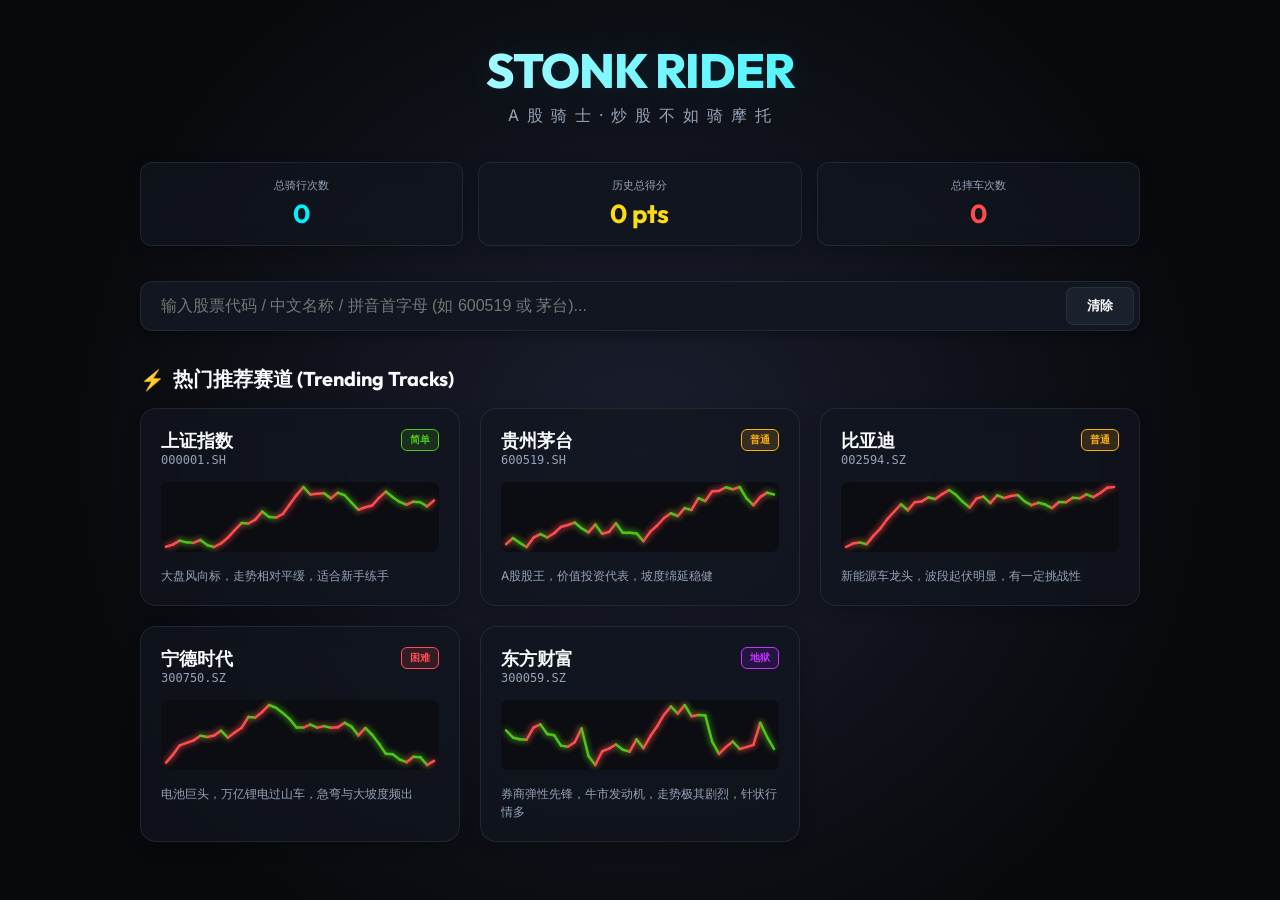
==== index.html @ d02d7d3c "feat: initialize project with physics-based stability testing suite and supporting infrastructure" ====
<!DOCTYPE html>
<html lang="zh-CN">
<head>
    <meta charset="UTF-8">
    <meta name="viewport" content="width=device-width, initial-scale=1.0, maximum-scale=1.0, user-scalable=no">
    <title>A股骑士 - 炒股不如骑摩托 | StonkRider A-Shares</title>
    <link rel="stylesheet" href="style.css">
</head>
<body>
    <div class="app-container">
        
        <!-- 1. 主菜单页面 -->
        <div id="home-screen" class="screen active">
            <div class="home-content">
                <!-- 品牌标志 -->
                <div class="brand-section">
                    <h1 class="brand-title">STONK RIDER</h1>
                    <div class="brand-subtitle">A 股 骑 士 · 炒 股 不 如 骑 摩 托</div>
                </div>

                <!-- 个人成就统计卡片 -->
                <div class="lifetime-stats">
                    <div class="stat-card">
                        <div class="stat-label">总骑行次数</div>
                        <div id="stat-rides" class="stat-val" style="color: var(--neon-cyan)">0</div>
                    </div>
                    <div id="stat-profit-card" class="stat-card">
                        <div class="stat-label">历史总得分</div>
                        <div id="stat-profit" class="stat-val" style="color: var(--neon-gold)">0 pts</div>
                    </div>
                    <div class="stat-card">
                        <div class="stat-label">总摔车次数</div>
                        <div id="stat-crashes" class="stat-val" style="color: var(--neon-red)">0</div>
                    </div>
                </div>

                <!-- 股票代码搜索栏 -->
                <div class="search-container">
                    <div class="search-input-wrapper">
                        <input type="text" id="stock-search-input" class="search-input" placeholder="输入股票代码 / 中文名称 / 拼音首字母 (如 600519 或 茅台)..." autocomplete="off">
                        <button id="search-clear-btn" class="btn search-btn">清除</button>
                    </div>
                    <!-- 搜索建议下拉列表 -->
                    <div id="search-dropdown-menu" class="search-dropdown"></div>
                </div>

                <!-- 热门赛道推荐 -->
                <div class="trending-section">
                    <h2 class="tracks-section-title">
                        <span style="color: var(--neon-cyan)">⚡</span> 热门推荐赛道 (Trending Tracks)
                    </h2>
                    <div id="trending-tracks-grid" class="tracks-grid">
                        <!-- 动态生成的卡片列表 -->
                    </div>
                </div>
                
                <!-- 底部辅助说明及测试链接 -->
                <div style="margin-top: 35px; text-align: center; font-size: 12px; color: var(--text-muted); border-top: 1px dashed rgba(74, 85, 104, 0.2); padding-top: 15px;">
                    <span>键盘操作：W/S 加速刹车，A/D 平衡，Space 跳跃，R 复活</span>
                    <span style="margin: 0 10px;">|</span>
                    <a href="test.html" target="_blank" style="color: var(--neon-cyan); text-decoration: none; font-weight: bold; border: 1px solid rgba(0, 240, 255, 0.3); padding: 3px 8px; border-radius: 4px; background: rgba(0, 240, 255, 0.05); transition: all 0.2s ease; display: inline-block;">🛠️ 运行物理稳定性测试</a>
                </div>
            </div>
        </div>

        <!-- 2. 赛道预览与参数调整页面 -->
        <div id="level-preview-screen" class="screen">
            <div class="preview-container">
                <div class="preview-header">
                    <button id="preview-back-btn" class="btn">← 返回主页</button>
                    <div class="preview-title-group">
                        <h2 id="preview-stock-name" class="preview-title">贵州茅台</h2>
                        <div id="preview-stock-code" class="preview-subtitle">600519.SH</div>
                    </div>
                    <div id="preview-difficulty" class="difficulty-badge medium">Medium</div>
                </div>

                <!-- 配置面板 -->
                <div class="options-panel">
                    <!-- 行情时间段 -->
                    <div class="option-group">
                        <label class="option-label">行情范围 (Period)</label>
                        <div class="btn-group" id="period-btn-group">
                            <button class="btn-toggle" data-period="3M">3 个月</button>
                            <button class="btn-toggle" data-period="6M">6 个月</button>
                            <button class="btn-toggle active" data-period="1Y">1 年</button>
                            <button class="btn-toggle" data-period="ALL">全部 (长赛道)</button>
                        </div>
                    </div>

                    <!-- 平滑度设置 (移动平均线) -->
                    <div class="option-group">
                        <label class="option-label">赛道平滑降噪 (Smooth - 降低难度)</label>
                        <div class="slider-container">
                            <input type="range" id="smooth-range-slider" class="smooth-slider" min="1" max="20" value="1">
                            <span id="smooth-slider-value" class="slider-val">OFF</span>
                        </div>
                    </div>
                </div>

                <!-- 股价波动赛道预览图 -->
                <div class="preview-chart-wrapper">
                    <canvas id="preview-sparkline-canvas" class="preview-chart"></canvas>
                </div>

                <!-- 行情物理指标统计 -->
                <div class="track-metrics">
                    <div class="metric-box">
                        <div class="metric-lbl">总K线点数 (长度)</div>
                        <div id="metric-points" class="metric-val" style="color: var(--neon-cyan)">0</div>
                    </div>
                    <div class="metric-box">
                        <div class="metric-lbl">区间最大波动</div>
                        <div id="metric-volatility" class="metric-val" style="color: var(--neon-red)">0%</div>
                    </div>
                    <div class="metric-box">
                        <div class="metric-lbl">最大爬坡坡度</div>
                        <div id="metric-slope" class="metric-val" style="color: #faad14">0°</div>
                    </div>
                    <div class="metric-box">
                        <div class="metric-lbl">历史涨跌幅</div>
                        <div id="metric-change" class="metric-val">0%</div>
                    </div>
                </div>

                <!-- 行动操作按钮 -->
                <div style="display: flex; gap: 15px; justify-content: center;">
                    <button id="start-ride-btn" class="btn btn-primary" style="padding: 15px 40px; font-size: 18px;">🏍️ 进入挑战 (Ride Chart)</button>
                </div>

                <!-- 当前赛道排行榜 -->
                <div id="leaderboard-section">
                    <div class="leaderboard-title">🏆 全球排行榜 Top 10 (本关配置)</div>
                    <div class="leaderboard-panel">
                        <div id="leaderboard-loading" style="text-align: center; padding: 20px; color: var(--text-muted);">正在加载排行榜数据...</div>
                        <div id="leaderboard-list-container" class="leaderboard-list" style="display: none;"></div>
                    </div>
                </div>
            </div>
        </div>

        <!-- 3. 游戏关卡骑行页面 -->
        <div id="game-screen" class="screen">
            <!-- 顶部 HUD 通栏 -->
            <div class="hud-bar">
                <div class="hud-panel">
                    <div class="hud-item">
                        <div class="hud-label">得分 (Score)</div>
                        <div id="hud-score" class="hud-value glow-gold">000000</div>
                    </div>
                    <div class="hud-item">
                        <div class="hud-label">计时 (Time)</div>
                        <div id="hud-timer" class="hud-value glow-cyan">0:00.0</div>
                    </div>
                    <div class="hud-item">
                        <div class="hud-label">当前股价 (Price)</div>
                        <div id="hud-price" class="hud-value" style="font-family: monospace;">¥0.00</div>
                    </div>
                </div>

                <!-- 中间面板：展示当前股票名称与代码 -->
                <div class="hud-panel" style="pointer-events: none; border-color: rgba(0, 240, 255, 0.25); box-shadow: 0 0 10px rgba(0, 240, 255, 0.1);">
                    <div class="hud-item" style="text-align: center; justify-content: center;">
                        <div id="hud-stock-name" class="hud-value" style="color: var(--neon-cyan); font-weight: 800; font-size: 17px; text-shadow: 0 0 6px var(--neon-cyan-glow);">--</div>
                        <div id="hud-stock-code" class="hud-label" style="letter-spacing: 1.5px; font-size: 10px; font-weight: 700; margin-top: 1px;">--</div>
                    </div>
                </div>

                <div class="hud-panel" style="pointer-events: auto;">
                    <button id="game-pause-btn" class="btn" style="padding: 6px 12px; font-size: 12px;">⏸ 退出 (ESC)</button>
                    <button id="game-reset-btn" class="btn btn-danger" style="padding: 6px 12px; font-size: 12px;">🔄 重置 (R)</button>
                    <button id="game-mute-btn" class="btn" style="padding: 6px 12px; font-size: 12px;">🔊 声音</button>
                </div>
            </div>

            <!-- 主物理渲染 Canvas -->
            <canvas id="game-canvas"></canvas>

            <!-- 键盘按键引导提示 (桌面端可见) -->
            <div class="controls-guide-hud">
                <div class="controls-row">
                    <span>驾驶:</span>
                    <span class="key-badge">W</span> 或 <span class="key-badge">↑</span> 油门 /
                    <span class="key-badge">S</span> 或 <span class="key-badge">↓</span> 刹车
                </div>
                <div class="controls-row">
                    <span>平衡:</span>
                    <span class="key-badge">A</span> 或 <span class="key-badge">←</span> 抬头后翻 /
                    <span class="key-badge">D</span> 或 <span class="key-badge">→</span> 压头前翻
                </div>
                <div class="controls-row">
                    <span>跳跃:</span>
                    <span class="key-badge">Space</span> 跃起 | 
                    <span>重置:</span>
                    <span class="key-badge">R</span> 存档点复活
                </div>
            </div>

            <!-- 手机端触控方向盘 (Coarse pointer 触屏下显示) -->
            <div class="mobile-controls">
                <!-- 左手：车身重心平衡 (抬头、压头、跳跃) -->
                <div class="mobile-btn-group">
                    <button id="touch-tilt-left" class="btn-touch">← 抬</button>
                    <button id="touch-jump" class="btn-touch touch-jump">跳</button>
                    <button id="touch-tilt-right" class="btn-touch">压 →</button>
                </div>

                <!-- 右手：加速、刹车、复活 -->
                <div class="mobile-btn-group">
                    <button id="touch-reset" class="btn-touch touch-danger">🔄</button>
                    <button id="touch-brake" class="btn-touch">刹</button>
                    <button id="touch-gas" class="btn-touch touch-success">油门</button>
                </div>
            </div>
        </div>

        <!-- 4. 坠机弹窗 (Crash Overlay) -->
        <div id="crash-overlay" class="modal-overlay">
            <div class="modal-content">
                <h3 class="modal-title crash">💥 骑士坠毁 (CRASHED)</h3>
                <p class="modal-desc">这波行情波动太大，你被主力洗盘出局了！别气馁，从最近的股价支持位（存档点）重新起跑吧！</p>
                <div class="stats-table">
                    <div class="stats-table-row">
                        <span class="stats-tbl-lbl">已摔车次数</span>
                        <span id="crash-count-val" class="stats-tbl-val" style="color: var(--neon-red)">1</span>
                    </div>
                    <div class="stats-table-row">
                        <span class="stats-tbl-lbl">得分损失</span>
                        <span class="stats-tbl-val" style="color: var(--text-muted)">-100 pts</span>
                    </div>
                </div>
                <div class="modal-actions">
                    <button id="crash-respawn-btn" class="btn btn-primary" style="flex: 1;">🔄 存档点复活 (R)</button>
                    <button id="crash-exit-btn" class="btn" style="flex: 1;">🚪 退出关卡</button>
                </div>
            </div>
        </div>

        <!-- 5. 胜利通关弹窗 (Victory Overlay) -->
        <div id="victory-overlay" class="modal-overlay">
            <div class="modal-content" style="max-width: 500px;">
                <h3 class="modal-title victory">🎉 顺利收盘 (VICTORY)</h3>
                <p class="modal-desc">恭喜！你成功飞越了该股票的整段历史K线，斩获丰厚利润！</p>
                
                <div class="stats-table">
                    <div class="stats-table-row">
                        <span class="stats-tbl-lbl">挑战用时</span>
                        <span id="vic-time-val" class="stats-tbl-val" style="color: var(--neon-cyan)">0:00.0</span>
                    </div>
                    <div class="stats-table-row">
                        <span class="stats-tbl-lbl">最终总积分</span>
                        <span id="vic-score-val" class="stats-tbl-val" style="color: var(--neon-gold)">0 pts</span>
                    </div>
                    <div class="stats-table-row">
                        <span class="stats-tbl-lbl">是否平滑</span>
                        <span id="vic-smoothed-val" class="stats-tbl-val">无平滑</span>
                    </div>
                </div>

                <!-- 排行榜成绩提交 -->
                <div id="victory-submit-section" class="leaderboard-submit-box">
                    <label style="font-size: 12px; color: var(--text-secondary); text-align: left;">提交成绩到全球排行榜：</label>
                    <div style="display: flex; gap: 8px;">
                        <input type="text" id="leaderboard-nick-input" class="nick-input" placeholder="输入你的大名 (2-10字)" style="flex: 1;" maxlength="10">
                        <button id="leaderboard-submit-btn" class="btn btn-primary">⚡ 提交</button>
                    </div>
                    <div id="submit-status-msg" style="font-size: 11px; color: var(--text-muted); text-align: left;"></div>
                </div>

                <div class="modal-actions">
                    <button id="vic-replay-btn" class="btn btn-primary" style="flex: 1;">🔄 再骑一波</button>
                    <button id="vic-exit-btn" class="btn" style="flex: 1;">🚪 返回主页</button>
                </div>
            </div>
        </div>

    </div>

    <!-- 横屏旋转提示 (仅手机竖屏时显示) -->
    <div id="orientation-warning">
        <div class="warning-box">
            <div class="rotate-icon">📱🔄</div>
            <div class="warning-text">为了获得最佳骑行手感，请将手机横向旋转 (Landscape)</div>
        </div>
    </div>

    <!-- 启动主逻辑程序 -->
    <script type="module" src="js/main.js"></script>
</body>
</html>
---- style.css ----
/* StonkRider A股版 - 霓虹暗黑证券风格 CSS */
@import url('https://fonts.googleapis.com/css2?family=Outfit:wght@300;400;600;700;800&family=Inter:wght@400;500;600;700&display=swap');

:root {
    --bg-darkest: #08090c;
    --bg-darker: #0d0f14;
    --bg-dark: #121620;
    --bg-card: rgba(18, 22, 32, 0.7);
    --border-color: rgba(74, 85, 104, 0.3);
    
    /* 霓虹配色 */
    --neon-cyan: #00f0ff;
    --neon-cyan-glow: rgba(0, 240, 255, 0.4);
    --neon-red: #ff4d4f; /* A股涨 (红色) */
    --neon-red-glow: rgba(255, 77, 79, 0.4);
    --neon-green: #52c41a; /* A股跌 (绿色) */
    --neon-green-glow: rgba(82, 196, 26, 0.4);
    --neon-gold: #fadb14; /* 金币/得分 */
    --neon-gold-glow: rgba(250, 219, 20, 0.4);
    
    --text-primary: #f8fafc;
    --text-secondary: #94a3b8;
    --text-muted: #64748b;
    
    --font-display: 'Outfit', 'Inter', -apple-system, sans-serif;
    --font-sans: 'Inter', -apple-system, sans-serif;
}

* {
    box-sizing: border-box;
    margin: 0;
    padding: 0;
    user-select: none;
}

body {
    background-color: var(--bg-darkest);
    color: var(--text-primary);
    font-family: var(--font-sans);
    overflow: hidden; /* 游戏全屏体验 */
    height: 100vh;
    width: 100vw;
}

/* 隐藏滚动条 */
::-webkit-scrollbar {
    width: 6px;
    height: 6px;
}
::-webkit-scrollbar-track {
    background: var(--bg-darkest);
}
::-webkit-scrollbar-thumb {
    background: #2d3748;
    border-radius: 3px;
}
::-webkit-scrollbar-thumb:hover {
    background: #4a5568;
}

/* 全局应用容器 */
.app-container {
    position: relative;
    width: 100vw;
    height: 100vh;
    display: flex;
    justify-content: center;
    align-items: center;
}

/* 屏幕模块通用样式 */
.screen {
    position: absolute;
    top: 0;
    left: 0;
    width: 100%;
    height: 100%;
    display: flex;
    flex-direction: column;
    opacity: 0;
    pointer-events: none;
    transition: opacity 0.4s ease, transform 0.4s ease;
    transform: scale(0.98);
    background-color: var(--bg-darkest);
    background-image: radial-gradient(circle at 50% 50%, #1a1e2e 0%, var(--bg-darkest) 75%);
}

.screen.active {
    opacity: 1;
    pointer-events: auto;
    transform: scale(1.0);
    z-index: 10;
}

/* HUD 顶部通栏 */
.hud-bar {
    position: absolute;
    top: 20px;
    left: 20px;
    right: 20px;
    display: flex;
    justify-content: space-between;
    align-items: center;
    z-index: 20;
    pointer-events: none;
}

.hud-panel {
    background: var(--bg-card);
    backdrop-filter: blur(12px);
    -webkit-backdrop-filter: blur(12px);
    border: 1px border-color var(--border-color);
    padding: 10px 18px;
    border-radius: 10px;
    display: flex;
    gap: 20px;
    pointer-events: auto;
    box-shadow: 0 4px 20px rgba(0, 0, 0, 0.5);
}

.hud-item {
    display: flex;
    flex-direction: column;
}

.hud-label {
    font-size: 10px;
    text-transform: uppercase;
    color: var(--text-secondary);
    letter-spacing: 1px;
}

.hud-value {
    font-family: var(--font-display);
    font-size: 18px;
    font-weight: 700;
    color: var(--text-primary);
}

.hud-value.glow-gold {
    color: var(--neon-gold);
    text-shadow: 0 0 8px var(--neon-gold-glow);
}
.hud-value.glow-cyan {
    color: var(--neon-cyan);
    text-shadow: 0 0 8px var(--neon-cyan-glow);
}

/* 按钮通用样式 */
.btn {
    background: #1a202c;
    color: var(--text-primary);
    border: 1px solid var(--border-color);
    padding: 10px 20px;
    border-radius: 8px;
    font-family: var(--font-display);
    font-weight: 600;
    cursor: pointer;
    transition: all 0.2s ease;
    display: inline-flex;
    align-items: center;
    justify-content: center;
    gap: 8px;
}

.btn:hover {
    background: #2d3748;
    border-color: var(--text-secondary);
    transform: translateY(-1px);
}

.btn-primary {
    background: linear-gradient(135deg, var(--neon-cyan), #00a8ff);
    color: #000;
    border: none;
    box-shadow: 0 0 15px var(--neon-cyan-glow);
}

.btn-primary:hover {
    background: linear-gradient(135deg, #33f4ff, #33b5ff);
    box-shadow: 0 0 25px rgba(0, 240, 255, 0.7);
    color: #000;
}

.btn-danger {
    background: linear-gradient(135deg, var(--neon-red), #d32f2f);
    color: #fff;
    border: none;
    box-shadow: 0 0 15px var(--neon-red-glow);
}

.btn-danger:hover {
    background: linear-gradient(135deg, #ff7875, #f5222d);
    box-shadow: 0 0 25px rgba(255, 77, 79, 0.7);
}

/* 主页面 HTML 排版 */
#home-screen {
    overflow-y: auto;
    padding: 40px 20px;
    align-items: center;
}

.home-content {
    max-width: 1000px;
    width: 100%;
    display: flex;
    flex-direction: column;
    gap: 35px;
}

.brand-section {
    text-align: center;
}

.brand-title {
    font-family: var(--font-display);
    font-size: 48px;
    font-weight: 800;
    letter-spacing: -1px;
    background: linear-gradient(to right, #ffffff, var(--neon-cyan));
    -webkit-background-clip: text;
    -webkit-text-fill-color: transparent;
    text-shadow: 0 0 30px rgba(0, 240, 255, 0.1);
}

.brand-subtitle {
    font-size: 16px;
    color: var(--text-secondary);
    margin-top: 5px;
    letter-spacing: 2px;
}

/* 个人生涯总数据卡片 */
.lifetime-stats {
    display: grid;
    grid-template-columns: repeat(3, 1fr);
    gap: 15px;
}

.stat-card {
    background: var(--bg-card);
    backdrop-filter: blur(10px);
    -webkit-backdrop-filter: blur(10px);
    border: 1px solid var(--border-color);
    padding: 15px 20px;
    border-radius: 12px;
    text-align: center;
    box-shadow: 0 4px 15px rgba(0, 0, 0, 0.2);
}

.stat-label {
    font-size: 11px;
    color: var(--text-secondary);
    text-transform: uppercase;
    margin-bottom: 4px;
}

.stat-val {
    font-family: var(--font-display);
    font-size: 26px;
    font-weight: 700;
}

/* 搜索容器 */
.search-container {
    position: relative;
    width: 100%;
}

.search-input-wrapper {
    position: relative;
    display: flex;
}

.search-input {
    width: 100%;
    background: var(--bg-dark);
    border: 1px solid var(--border-color);
    padding: 15px 20px;
    padding-right: 120px;
    border-radius: 12px;
    color: var(--text-primary);
    font-size: 16px;
    outline: none;
    transition: all 0.3s ease;
    box-shadow: 0 4px 10px rgba(0, 0, 0, 0.3);
}

.search-input:focus {
    border-color: var(--neon-cyan);
    box-shadow: 0 0 15px var(--neon-cyan-glow);
}

.search-btn {
    position: absolute;
    right: 6px;
    top: 6px;
    bottom: 6px;
    padding: 0 20px;
}

/* 搜索联想列表 */
.search-dropdown {
    position: absolute;
    top: calc(100% + 5px);
    left: 0;
    right: 0;
    background: var(--bg-dark);
    border: 1px solid var(--border-color);
    border-radius: 12px;
    z-index: 50;
    max-height: 250px;
    overflow-y: auto;
    display: none;
    box-shadow: 0 10px 25px rgba(0, 0, 0, 0.6);
}

.search-dropdown.active {
    display: block;
}

.search-item {
    padding: 12px 20px;
    display: flex;
    justify-content: space-between;
    align-items: center;
    cursor: pointer;
    border-bottom: 1px solid rgba(255, 255, 255, 0.05);
    transition: background 0.2s ease;
}

.search-item:last-child {
    border-bottom: none;
}

.search-item:hover {
    background: rgba(0, 240, 255, 0.1);
}

.search-item-info {
    display: flex;
    align-items: center;
    gap: 10px;
}

.search-item-code {
    font-family: monospace;
    color: var(--neon-cyan);
}

.search-item-market {
    font-size: 10px;
    background: #2d3748;
    padding: 2px 6px;
    border-radius: 4px;
}

/* 推荐赛道网格 */
.tracks-section-title {
    font-family: var(--font-display);
    font-size: 20px;
    font-weight: 700;
    display: flex;
    align-items: center;
    gap: 8px;
    margin-bottom: 15px;
}

.tracks-grid {
    display: grid;
    grid-template-columns: repeat(auto-fill, minmax(280px, 1fr));
    gap: 20px;
}

.track-card {
    background: var(--bg-card);
    backdrop-filter: blur(10px);
    -webkit-backdrop-filter: blur(10px);
    border: 1px solid var(--border-color);
    border-radius: 16px;
    padding: 20px;
    cursor: pointer;
    transition: all 0.3s cubic-bezier(0.25, 0.8, 0.25, 1);
    display: flex;
    flex-direction: column;
    gap: 15px;
    box-shadow: 0 4px 15px rgba(0, 0, 0, 0.2);
}

.track-card:hover {
    transform: translateY(-5px);
    border-color: var(--neon-cyan);
    box-shadow: 0 10px 30px rgba(0, 240, 255, 0.15);
}

.track-card-header {
    display: flex;
    justify-content: space-between;
    align-items: flex-start;
}

.track-name-wrapper {
    display: flex;
    flex-direction: column;
}

.track-name {
    font-family: var(--font-display);
    font-size: 18px;
    font-weight: 700;
}

.track-code {
    font-family: monospace;
    font-size: 12px;
    color: var(--text-secondary);
}

/* 难度标牌 */
.difficulty-badge {
    font-size: 10px;
    font-weight: 800;
    padding: 3px 8px;
    border-radius: 6px;
    text-transform: uppercase;
}

.difficulty-badge.easy {
    background: rgba(82, 196, 26, 0.15);
    color: var(--neon-green);
    border: 1px solid var(--neon-green);
}
.difficulty-badge.medium {
    background: rgba(250, 173, 20, 0.15);
    color: #faad14;
    border: 1px solid #faad14;
}
.difficulty-badge.hard {
    background: rgba(255, 77, 79, 0.15);
    color: var(--neon-red);
    border: 1px solid var(--neon-red);
}
.difficulty-badge.insane {
    background: rgba(144, 19, 254, 0.15);
    color: #c733ff;
    border: 1px solid #c733ff;
}

.track-sparkline-wrapper {
    height: 70px;
    background: rgba(0, 0, 0, 0.25);
    border-radius: 8px;
    overflow: hidden;
    position: relative;
}

.track-sparkline {
    width: 100%;
    height: 100%;
}

.track-desc {
    font-size: 12px;
    color: var(--text-secondary);
    line-height: 1.5;
}

/* 预览与关卡配置界面 */
#level-preview-screen {
    padding: 30px;
    align-items: center;
    overflow-y: auto;
}

.preview-container {
    max-width: 800px;
    width: 100%;
    background: var(--bg-card);
    backdrop-filter: blur(16px);
    -webkit-backdrop-filter: blur(16px);
    border: 1px solid var(--border-color);
    border-radius: 20px;
    padding: 30px;
    display: flex;
    flex-direction: column;
    gap: 25px;
    box-shadow: 0 15px 40px rgba(0, 0, 0, 0.5);
}

.preview-header {
    display: flex;
    align-items: center;
    gap: 15px;
}

.preview-title-group {
    flex: 1;
}

.preview-title {
    font-family: var(--font-display);
    font-size: 28px;
    font-weight: 800;
}

.preview-subtitle {
    font-size: 14px;
    color: var(--text-secondary);
}

/* 选项面板：周期与平滑度 */
.options-panel {
    display: grid;
    grid-template-columns: 1fr 1fr;
    gap: 20px;
}

.option-group {
    display: flex;
    flex-direction: column;
    gap: 8px;
}

.option-label {
    font-size: 12px;
    color: var(--text-secondary);
    text-transform: uppercase;
    font-weight: 600;
}

.btn-group {
    display: flex;
    gap: 8px;
}

.btn-toggle {
    background: #1e293b;
    border: 1px solid var(--border-color);
    padding: 8px 16px;
    border-radius: 6px;
    color: var(--text-secondary);
    cursor: pointer;
    font-weight: 600;
    transition: all 0.2s ease;
}

.btn-toggle:hover {
    color: #fff;
    background: #334155;
}

.btn-toggle.active {
    background: var(--neon-cyan);
    color: #000;
    border-color: var(--neon-cyan);
    box-shadow: 0 0 10px var(--neon-cyan-glow);
}

/* 平滑度滑块 */
.slider-container {
    display: flex;
    align-items: center;
    gap: 12px;
}

.smooth-slider {
    flex: 1;
    -webkit-appearance: none;
    appearance: none;
    height: 6px;
    border-radius: 3px;
    background: #1e293b;
    outline: none;
}

.smooth-slider::-webkit-slider-thumb {
    -webkit-appearance: none;
    appearance: none;
    width: 16px;
    height: 16px;
    border-radius: 50%;
    background: var(--neon-cyan);
    cursor: pointer;
    box-shadow: 0 0 10px var(--neon-cyan);
}

.slider-val {
    font-family: monospace;
    font-size: 14px;
    min-width: 30px;
    color: var(--neon-cyan);
    font-weight: bold;
}

/* 预览图 Canvas */
.preview-chart-wrapper {
    height: 200px;
    background: rgba(0, 0, 0, 0.3);
    border-radius: 12px;
    border: 1px solid rgba(255, 255, 255, 0.05);
    position: relative;
    overflow: hidden;
}

.preview-chart {
    width: 100%;
    height: 100%;
}

/* 赛道技术参数详情 */
.track-metrics {
    display: grid;
    grid-template-columns: repeat(4, 1fr);
    gap: 10px;
}

.metric-box {
    background: rgba(0, 0, 0, 0.2);
    border: 1px solid rgba(255, 255, 255, 0.05);
    padding: 10px 15px;
    border-radius: 8px;
    text-align: center;
}

.metric-lbl {
    font-size: 10px;
    color: var(--text-secondary);
}

.metric-val {
    font-family: var(--font-display);
    font-size: 16px;
    font-weight: 700;
}

/* 游戏操作界面与 Canvas */
#game-screen {
    position: relative;
}

#game-canvas {
    width: 100%;
    height: 100%;
    display: block;
}

/* HUD 上的浮动控制提示卡片 */
.controls-guide-hud {
    position: absolute;
    bottom: 20px;
    left: 20px;
    background: rgba(18, 22, 32, 0.65);
    backdrop-filter: blur(8px);
    -webkit-backdrop-filter: blur(8px);
    border: 1px solid var(--border-color);
    padding: 10px 15px;
    border-radius: 8px;
    font-size: 10px;
    color: var(--text-secondary);
    display: flex;
    flex-direction: column;
    gap: 4px;
    pointer-events: none;
    box-shadow: 0 4px 10px rgba(0, 0, 0, 0.3);
}

.controls-row {
    display: flex;
    gap: 8px;
}

.key-badge {
    background: #1e293b;
    border: 1px solid #4a5568;
    border-radius: 4px;
    padding: 1px 5px;
    color: #fff;
    font-family: monospace;
}

/* 结算与弹窗 Overlay */
.modal-overlay {
    position: absolute;
    top: 0;
    left: 0;
    width: 100%;
    height: 100%;
    background: rgba(5, 5, 8, 0.85);
    backdrop-filter: blur(8px);
    -webkit-backdrop-filter: blur(8px);
    z-index: 100;
    display: flex;
    justify-content: center;
    align-items: center;
    opacity: 0;
    pointer-events: none;
    transition: opacity 0.3s ease;
}

.modal-overlay.active {
    opacity: 1;
    pointer-events: auto;
}

.modal-content {
    background: var(--bg-dark);
    border: 1px solid var(--border-color);
    border-radius: 20px;
    padding: 35px;
    max-width: 450px;
    width: 90%;
    text-align: center;
    box-shadow: 0 20px 50px rgba(0, 0, 0, 0.7);
    display: flex;
    flex-direction: column;
    gap: 20px;
    transform: translateY(15px);
    transition: transform 0.3s ease;
}

.modal-overlay.active .modal-content {
    transform: translateY(0);
}

.modal-title {
    font-family: var(--font-display);
    font-size: 32px;
    font-weight: 800;
}

.modal-title.crash {
    color: var(--neon-red);
    text-shadow: 0 0 15px var(--neon-red-glow);
}

.modal-title.victory {
    color: var(--neon-gold);
    text-shadow: 0 0 15px var(--neon-gold-glow);
}

.modal-desc {
    color: var(--text-secondary);
    font-size: 14px;
    line-height: 1.5;
}

/* 胜利输入排行榜名字 */
.leaderboard-submit-box {
    display: flex;
    flex-direction: column;
    gap: 10px;
    margin: 10px 0;
}

.nick-input {
    background: #0d0f14;
    border: 1px solid var(--border-color);
    padding: 12px;
    border-radius: 8px;
    color: #fff;
    text-align: center;
    font-size: 16px;
    outline: none;
}

.nick-input:focus {
    border-color: var(--neon-cyan);
    box-shadow: 0 0 10px var(--neon-cyan-glow);
}

/* 积分展示详情表格 */
.stats-table {
    display: flex;
    flex-direction: column;
    background: rgba(0, 0, 0, 0.25);
    border-radius: 10px;
    padding: 10px 15px;
    margin: 5px 0;
}

.stats-table-row {
    display: flex;
    justify-content: space-between;
    padding: 8px 0;
    border-bottom: 1px solid rgba(255, 255, 255, 0.05);
}

.stats-table-row:last-child {
    border-bottom: none;
}

.stats-tbl-lbl {
    font-size: 13px;
    color: var(--text-secondary);
}

.stats-tbl-val {
    font-family: var(--font-display);
    font-size: 14px;
    font-weight: 600;
}

.modal-actions {
    display: flex;
    gap: 12px;
    justify-content: center;
}

/* 排行榜抽屉/面板 */
.leaderboard-panel {
    background: rgba(18, 22, 32, 0.85);
    border-radius: 12px;
    border: 1px solid var(--border-color);
    padding: 15px;
    margin-top: 10px;
    max-height: 220px;
    overflow-y: auto;
}

.leaderboard-title {
    font-size: 12px;
    text-transform: uppercase;
    color: var(--text-secondary);
    margin-bottom: 8px;
    font-weight: 700;
    letter-spacing: 1px;
}

.leaderboard-list {
    display: flex;
    flex-direction: column;
    gap: 6px;
}

.leaderboard-row {
    display: flex;
    justify-content: space-between;
    align-items: center;
    padding: 6px 10px;
    border-radius: 6px;
    background: rgba(255, 255, 255, 0.02);
    font-size: 12px;
}

.leaderboard-row.self {
    background: rgba(0, 240, 255, 0.08);
    border: 1px solid rgba(0, 240, 255, 0.2);
}

.rank-badge {
    width: 20px;
    height: 20px;
    border-radius: 50%;
    display: inline-flex;
    align-items: center;
    justify-content: center;
    font-weight: 700;
    font-size: 10px;
    background: #2d3748;
    color: #fff;
}

.rank-1 { background: #ffd700; color: #000; }
.rank-2 { background: #c0c0c0; color: #000; }
.rank-3 { background: #cd7f32; color: #000; }

.leaderboard-name {
    flex: 1;
    margin-left: 10px;
    text-align: left;
    white-space: nowrap;
    overflow: hidden;
    text-overflow: ellipsis;
}

.leaderboard-score {
    font-family: var(--font-display);
    font-weight: 700;
    color: var(--neon-gold);
}

.leaderboard-time {
    font-family: monospace;
    color: var(--text-secondary);
    margin-left: 10px;
}

/* 手机端虚拟触控手柄：仅在触控屏幕下激活 */
.mobile-controls {
    position: absolute;
    bottom: 25px;
    left: 20px;
    right: 20px;
    display: none; /* 默认隐藏 */
    justify-content: space-between;
    pointer-events: none;
    z-index: 100;
}

/* 手机端触控启用 */
@media (pointer: coarse) {
    .mobile-controls {
        display: flex;
    }
    
    .controls-guide-hud {
        display: none !important; /* 手机端隐藏键盘提示 */
    }
}

/* 即使在桌面设备，也允许通过检测判定展示虚拟摇杆 */
body.is-touch .mobile-controls {
    display: flex;
}
body.is-touch .controls-guide-hud {
    display: none !important;
}

.mobile-btn-group {
    display: flex;
    gap: 15px;
    pointer-events: auto;
}

.btn-touch {
    width: 65px;
    height: 65px;
    border-radius: 50%;
    background: rgba(30, 41, 59, 0.6);
    border: 2px solid rgba(255, 255, 255, 0.2);
    color: #fff;
    display: flex;
    align-items: center;
    justify-content: center;
    font-size: 18px;
    font-weight: 800;
    font-family: var(--font-display);
    box-shadow: 0 4px 10px rgba(0,0,0,0.4);
    touch-action: none;
    transition: background 0.1s, transform 0.1s;
}

.btn-touch:active {
    background: var(--neon-cyan);
    color: #000;
    border-color: var(--neon-cyan);
    transform: scale(0.95);
    box-shadow: 0 0 15px var(--neon-cyan-glow);
}

.btn-touch.touch-danger:active {
    background: var(--neon-red);
    color: #fff;
    border-color: var(--neon-red);
    box-shadow: 0 0 15px var(--neon-red-glow);
}

.btn-touch.touch-success:active {
    background: var(--neon-green);
    color: #fff;
    border-color: var(--neon-green);
    box-shadow: 0 0 15px var(--neon-green-glow);
}

.btn-touch.touch-jump {
    width: 60px;
    height: 60px;
    margin-top: 5px;
}

/* 移动端竖屏旋转提示 */
#orientation-warning {
    position: fixed;
    top: 0;
    left: 0;
    width: 100vw;
    height: 100vh;
    background: #08090c;
    z-index: 9999;
    display: none; /* 默认隐藏 */
    justify-content: center;
    align-items: center;
    color: #fff;
    text-align: center;
}

/* 仅在移动触屏设备且为竖屏 (或窄高屏) 时显示 */
@media screen and (max-aspect-ratio: 13/9) and (pointer: coarse) {
    #orientation-warning {
        display: flex;
    }
}

.warning-box {
    display: flex;
    flex-direction: column;
    align-items: center;
    gap: 18px;
    padding: 20px;
}

.rotate-icon {
    font-size: 56px;
    animation: rotate-phone 2s infinite ease-in-out;
}

.warning-text {
    font-family: var(--font-sans);
    font-size: 15px;
    color: var(--neon-cyan);
    font-weight: 600;
    line-height: 1.5;
    text-shadow: 0 0 10px var(--neon-cyan-glow);
}

@keyframes rotate-phone {
    0% { transform: rotate(0deg); }
    50% { transform: rotate(-90deg); }
    100% { transform: rotate(0deg); }
}
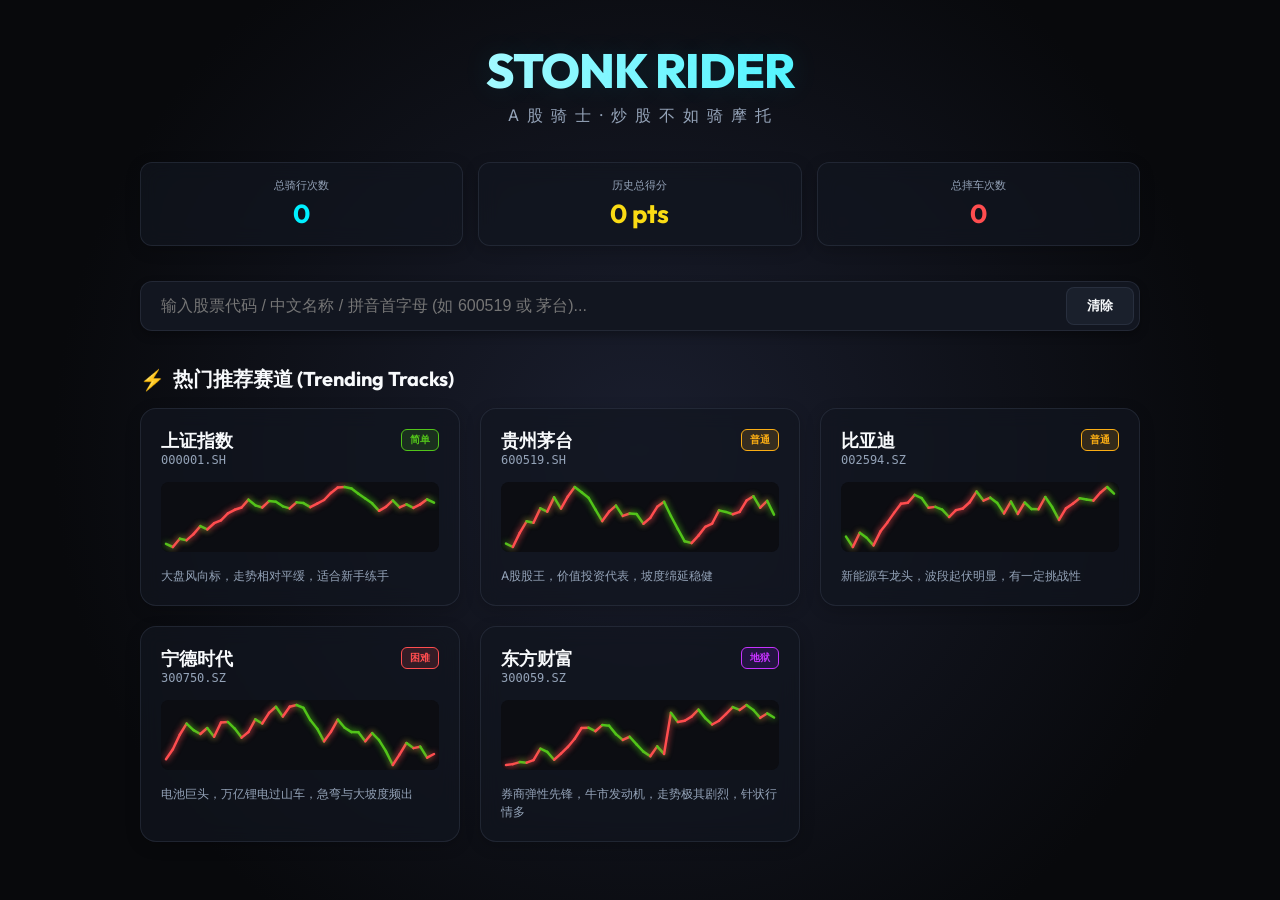
==== commit d6b36443: "feat: implement main application logic, trending stock dashboard, and UI interactions" ====
--- a/index.html
+++ b/index.html
@@ -54,11 +54,35 @@
                     </div>
                 </div>
                 
-                <!-- 底部辅助说明及测试链接 -->
+                <!-- 底部辅助说明及社交、赞助链接 -->
                 <div style="margin-top: 35px; text-align: center; font-size: 12px; color: var(--text-muted); border-top: 1px dashed rgba(74, 85, 104, 0.2); padding-top: 15px;">
-                    <span>键盘操作：W/S 加速刹车，A/D 平衡，Space 跳跃，R 复活</span>
-                    <span style="margin: 0 10px;">|</span>
-                    <a href="test.html" target="_blank" style="color: var(--neon-cyan); text-decoration: none; font-weight: bold; border: 1px solid rgba(0, 240, 255, 0.3); padding: 3px 8px; border-radius: 4px; background: rgba(0, 240, 255, 0.05); transition: all 0.2s ease; display: inline-block;">🛠️ 运行物理稳定性测试</a>
+                    <div style="margin-bottom: 8px;">键盘操作：W/S 加速刹车，A/D 平衡，Space 跳跃，R 复活</div>
+                    
+                    <!-- 社交 & 赞助链接 -->
+                    <div class="footer-links">
+                        <a href="https://github.com/xunxuntj/AShareRider" target="_blank" class="footer-link-item">
+                            <svg class="footer-icon" viewBox="0 0 24 24"><path d="M12 2C6.477 2 2 6.477 2 12c0 4.42 2.865 8.166 6.839 9.489.5.092.682-.217.682-.482 0-.237-.008-.866-.013-1.7-2.782.603-3.369-1.34-3.369-1.34-.454-1.156-1.11-1.464-1.11-1.464-.908-.62.069-.608.069-.608 1.003.07 1.531 1.03 1.531 1.03.892 1.529 2.341 1.087 2.91.831.092-.646.35-1.086.636-1.336-2.22-.253-4.555-1.11-4.555-4.943 0-1.091.39-1.984 1.029-2.683-.103-.253-.446-1.27.098-2.647 0 0 .84-.269 2.75 1.025A9.564 9.564 0 0112 6.844c.85.004 1.705.115 2.504.337 1.909-1.294 2.747-1.025 2.747-1.025.546 1.377.203 2.394.1 2.647.64.699 1.028 1.592 1.028 2.683 0 3.842-2.339 4.687-4.566 4.935.359.309.678.919.678 1.852 0 1.336-.012 2.415-.012 2.743 0 .267.18.579.688.481C19.137 20.162 22 16.418 22 12c0-5.523-4.477-10-10-10z"/></svg>
+                            GitHub
+                        </a>
+                        <a href="https://x.com/xunxuntj" target="_blank" class="footer-link-item">
+                            <svg class="footer-icon" viewBox="0 0 24 24"><path d="M18.244 2.25h3.308l-7.227 8.26 8.502 11.24H16.17l-5.214-6.817L4.99 21.75H1.68l7.73-8.835L1.254 2.25H8.08l4.713 6.231zm-1.161 17.52h1.833L7.084 4.126H5.117z"/></svg>
+                            X (Twitter)
+                        </a>
+                        <a href="https://www.youtube.com/@xunxuntj" target="_blank" class="footer-link-item">
+                            <svg class="footer-icon" viewBox="0 0 24 24"><path d="M23.498 6.163a3.003 3.003 0 00-2.11-2.11C19.53 3.545 12 3.545 12 3.545s-7.53 0-9.388.508a3.003 3.003 0 00-2.11 2.11C0 8.017 0 12 0 12s0 3.983.502 5.837a3.003 3.003 0 002.11 2.11c1.858.507 9.388.507 9.388.507s7.53 0 9.388-.507a3.003 3.003 0 002.11-2.11C24 15.983 24 12 24 12s0-3.983-.502-5.837zM9.545 15.568V8.432L15.818 12l-6.273 3.568z"/></svg>
+                            YouTube
+                        </a>
+                        <a href="https://www.linkedin.com/in/xun-zhang-317a902b/" target="_blank" class="footer-link-item">
+                            <svg class="footer-icon" viewBox="0 0 24 24"><path d="M20.447 20.452h-3.554v-5.569c0-1.328-.027-3.037-1.852-3.037-1.853 0-2.136 1.445-2.136 2.939v5.667H9.351V9h3.414v1.561h.046c.477-.9 1.637-1.85 3.37-1.85 3.601 0 4.267 2.37 4.267 5.455v6.286zM5.337 7.433c-1.144 0-2.063-.926-2.063-2.065 0-1.138.92-2.063 2.063-2.063 1.14 0 2.064.925 2.064 2.063 0 1.139-.925 2.065-2.064 2.065zm1.782 13.019H3.555V9h3.564v11.452zM22.225 0H1.771C.792 0 0 .774 0 1.729v20.542C0 23.227.792 24 1.771 24h20.451C23.2 24 24 23.227 24 22.271V1.729C24 .774 23.2 0 22.222 0h.003z"/></svg>
+                            LinkedIn
+                        </a>
+                        <a href="https://afdian.com/a/xunxuntj" target="_blank" class="footer-link-item">
+                            <span style="font-weight: bold; color: var(--neon-gold)">⚡</span> 爱发电
+                        </a>
+                        <a id="wechat-reward-btn" class="footer-link-item">
+                            <span style="font-weight: bold; color: var(--neon-red)">🧧</span> 微信打赏
+                        </a>
+                    </div>
                 </div>
             </div>
         </div>
@@ -274,6 +298,20 @@
             </div>
         </div>
 
+    <!-- 微信打赏弹窗 -->
+    <div id="wechat-reward-modal" class="modal-overlay">
+        <div class="modal-content" style="max-width: 340px; text-align: center; gap: 15px; padding: 25px;">
+            <div style="display: flex; justify-content: space-between; align-items: center; border-bottom: 1px dashed rgba(255, 255, 255, 0.1); padding-bottom: 10px;">
+                <h3 style="color: var(--neon-gold); font-size: 18px; margin: 0; font-family: var(--font-display);">🧧 微信打赏支持</h3>
+                <span id="close-reward-btn" style="cursor: pointer; color: var(--text-muted); font-size: 24px; line-height: 1; transition: color 0.2s;">&times;</span>
+            </div>
+            <div style="margin: 10px 0; display: flex; flex-direction: column; align-items: center;">
+                <img src="wechat_reward.jpg" alt="微信打赏二维码" style="width: 220px; height: 220px; border-radius: 12px; border: 2px solid var(--neon-gold); box-shadow: 0 0 20px rgba(255, 215, 0, 0.2); background: #fff; padding: 5px;">
+                <div style="font-size: 12px; color: var(--text-secondary); margin-top: 12px; font-weight: 500;">感谢您的支持与鼓励！</div>
+                <div style="font-size: 11px; color: var(--text-muted); margin-top: 4px;">扫码向开发者 Xun Zhang 赞助打赏</div>
+            </div>
+            <button id="reward-ok-btn" class="btn btn-primary" style="width: 100%;">好的</button>
+        </div>
     </div>
 
     <!-- 横屏旋转提示 (仅手机竖屏时显示) -->
--- a/style.css
+++ b/style.css
@@ -1019,3 +1019,42 @@
     50% { transform: rotate(-90deg); }
     100% { transform: rotate(0deg); }
 }
+
+/* 页脚社交与赞助链接样式 */
+.footer-links {
+    display: flex;
+    justify-content: center;
+    gap: 15px;
+    margin-top: 15px;
+    flex-wrap: wrap;
+}
+
+.footer-link-item {
+    color: var(--text-secondary);
+    text-decoration: none;
+    font-size: 13px;
+    display: inline-flex;
+    align-items: center;
+    gap: 6px;
+    padding: 6px 12px;
+    border-radius: 8px;
+    border: 1px solid rgba(255, 255, 255, 0.05);
+    background: rgba(255, 255, 255, 0.02);
+    transition: all 0.2s ease;
+    cursor: pointer;
+}
+
+.footer-link-item:hover {
+    color: var(--neon-cyan);
+    border-color: rgba(0, 240, 255, 0.3);
+    background: rgba(0, 240, 255, 0.05);
+    box-shadow: 0 0 10px rgba(0, 240, 255, 0.1);
+    transform: translateY(-1px);
+}
+
+.footer-icon {
+    width: 14px;
+    height: 14px;
+    fill: currentColor;
+}
+
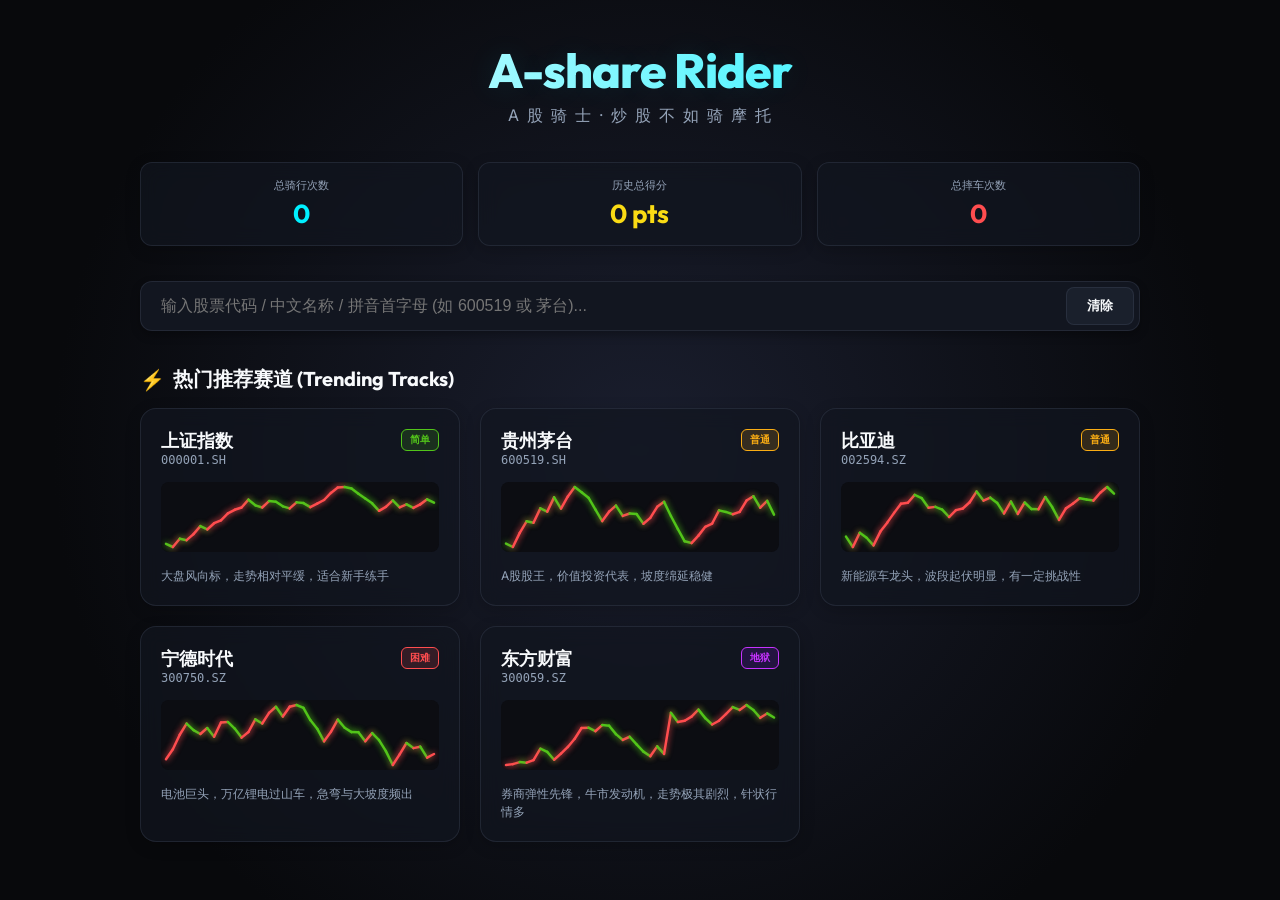
==== commit 9688a2b0: "feat: initialize main game controller, UI state management, and stock tracking engine" ====
--- a/index.html
+++ b/index.html
@@ -14,7 +14,7 @@
             <div class="home-content">
                 <!-- 品牌标志 -->
                 <div class="brand-section">
-                    <h1 class="brand-title">STONK RIDER</h1>
+                    <h1 class="brand-title">A-share Rider</h1>
                     <div class="brand-subtitle">A 股 骑 士 · 炒 股 不 如 骑 摩 托</div>
                 </div>
 
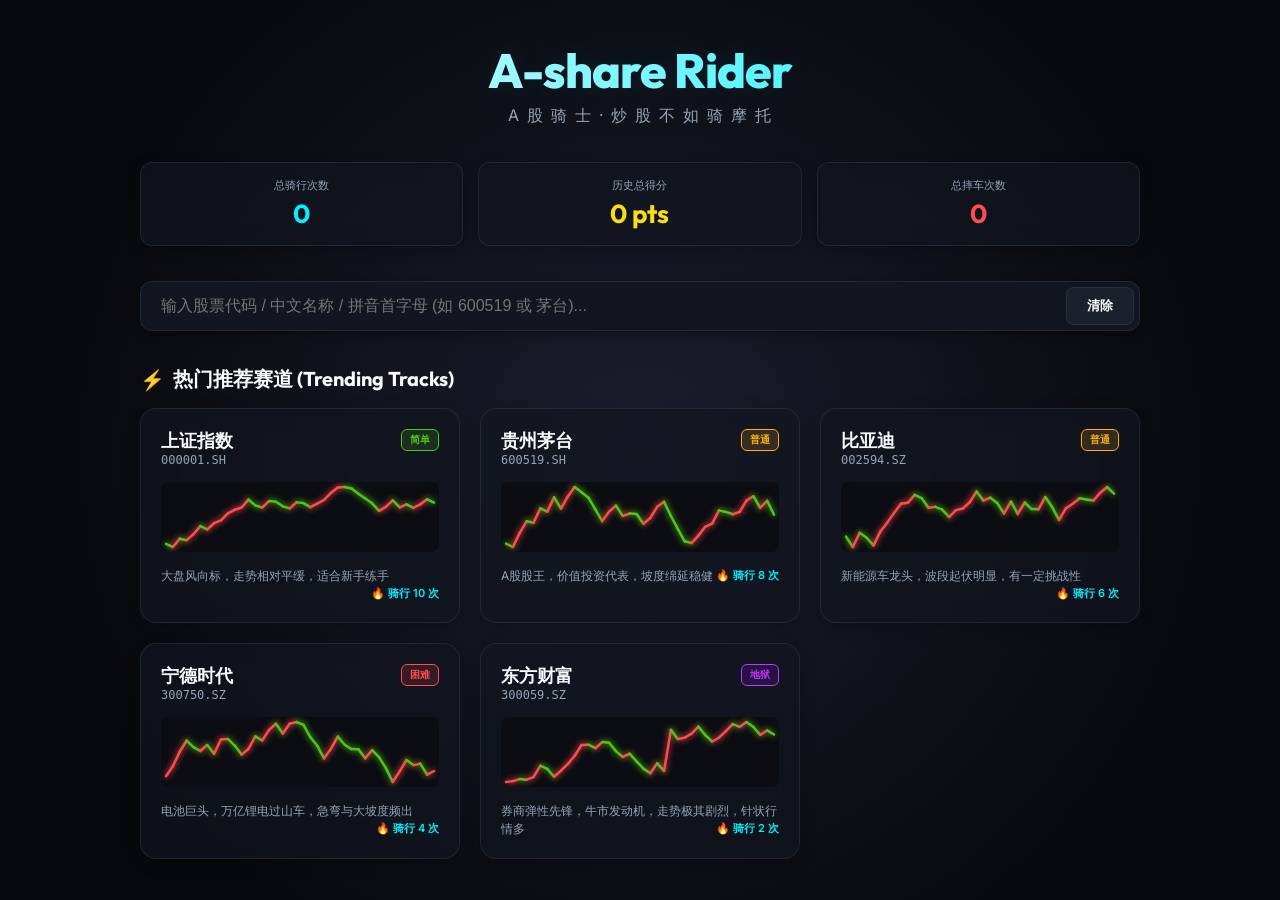
==== commit 13b0455a: "feat: fix custom stock display name and add real-time HUD minimap" ====
--- a/index.html
+++ b/index.html
@@ -182,11 +182,15 @@
                     </div>
                 </div>
 
-                <!-- 中间面板：展示当前股票名称与代码 -->
-                <div class="hud-panel" style="pointer-events: none; border-color: rgba(0, 240, 255, 0.25); box-shadow: 0 0 10px rgba(0, 240, 255, 0.1);">
-                    <div class="hud-item" style="text-align: center; justify-content: center;">
-                        <div id="hud-stock-name" class="hud-value" style="color: var(--neon-cyan); font-weight: 800; font-size: 17px; text-shadow: 0 0 6px var(--neon-cyan-glow);">--</div>
-                        <div id="hud-stock-code" class="hud-label" style="letter-spacing: 1.5px; font-size: 10px; font-weight: 700; margin-top: 1px;">--</div>
+                <!-- 中间面板：展示当前股票名称与代码 + 迷你小地图 -->
+                <div class="hud-panel" style="pointer-events: none; border-color: rgba(0, 240, 255, 0.25); box-shadow: 0 0 10px rgba(0, 240, 255, 0.1); width: 220px; display: flex; flex-direction: column; align-items: center; justify-content: center; gap: 4px; padding: 8px 15px;">
+                    <div class="hud-item" style="text-align: center; justify-content: center; flex-direction: column; gap: 1px; width: 100%;">
+                        <div id="hud-stock-name" class="hud-value" style="color: var(--neon-cyan); font-weight: 800; font-size: 16px; text-shadow: 0 0 6px var(--neon-cyan-glow);">--</div>
+                        <div id="hud-stock-code" class="hud-label" style="letter-spacing: 1.5px; font-size: 9px; font-weight: 700; margin-top: 1px;">--</div>
+                    </div>
+                    <!-- 实时小地图容器 -->
+                    <div style="width: 180px; height: 20px; position: relative; border-radius: 4px; overflow: hidden; background: rgba(0, 0, 0, 0.3); border: 1px solid rgba(0, 240, 255, 0.15);">
+                        <canvas id="hud-minimap" style="width: 100%; height: 100%; display: block;"></canvas>
                     </div>
                 </div>
 
--- a/style.css
+++ b/style.css
@@ -63,9 +63,11 @@
     position: relative;
     width: 100vw;
     height: 100vh;
+    height: 100dvh; /* 优先使用动态视口高度，解决移动端浏览器底部工具栏遮挡问题 */
     display: flex;
     justify-content: center;
     align-items: center;
+    overflow: hidden;
 }
 
 /* 屏幕模块通用样式 */
@@ -109,7 +111,7 @@
     background: var(--bg-card);
     backdrop-filter: blur(12px);
     -webkit-backdrop-filter: blur(12px);
-    border: 1px border-color var(--border-color);
+    border: 1px solid var(--border-color);
     padding: 10px 18px;
     border-radius: 10px;
     display: flex;
@@ -636,7 +638,10 @@
 
 /* 游戏操作界面与 Canvas */
 #game-screen {
-    position: relative;
+    position: absolute;
+    width: 100%;
+    height: 100%;
+    overflow: hidden;
 }
 
 #game-canvas {
@@ -889,9 +894,9 @@
 /* 手机端虚拟触控手柄：仅在触控屏幕下激活 */
 .mobile-controls {
     position: absolute;
-    bottom: 25px;
-    left: 20px;
-    right: 20px;
+    bottom: max(20px, env(safe-area-inset-bottom));
+    left: max(20px, env(safe-area-inset-left));
+    right: max(20px, env(safe-area-inset-right));
     display: none; /* 默认隐藏 */
     justify-content: space-between;
     pointer-events: none;
@@ -1058,3 +1063,38 @@
     fill: currentColor;
 }
 
+/* 针对矮屏（例如大部分手机横屏状态）优化按钮尺寸与边距，防止越界被裁切 */
+@media screen and (max-height: 420px) {
+    .btn-touch {
+        width: 54px;
+        height: 54px;
+        font-size: 15px;
+        border-width: 1.5px;
+    }
+    .btn-touch.touch-jump {
+        width: 48px;
+        height: 48px;
+    }
+    .mobile-controls {
+        bottom: max(10px, env(safe-area-inset-bottom));
+        left: max(15px, env(safe-area-inset-left));
+        right: max(15px, env(safe-area-inset-right));
+    }
+    /* 缩小顶部 HUD 高度与间距 */
+    .hud-bar {
+        top: 10px;
+        left: 15px;
+        right: 15px;
+    }
+    .hud-panel {
+        padding: 4px 10px;
+        gap: 12px;
+    }
+    .hud-value {
+        font-size: 14px;
+    }
+    .hud-label {
+        font-size: 8px;
+    }
+}
+
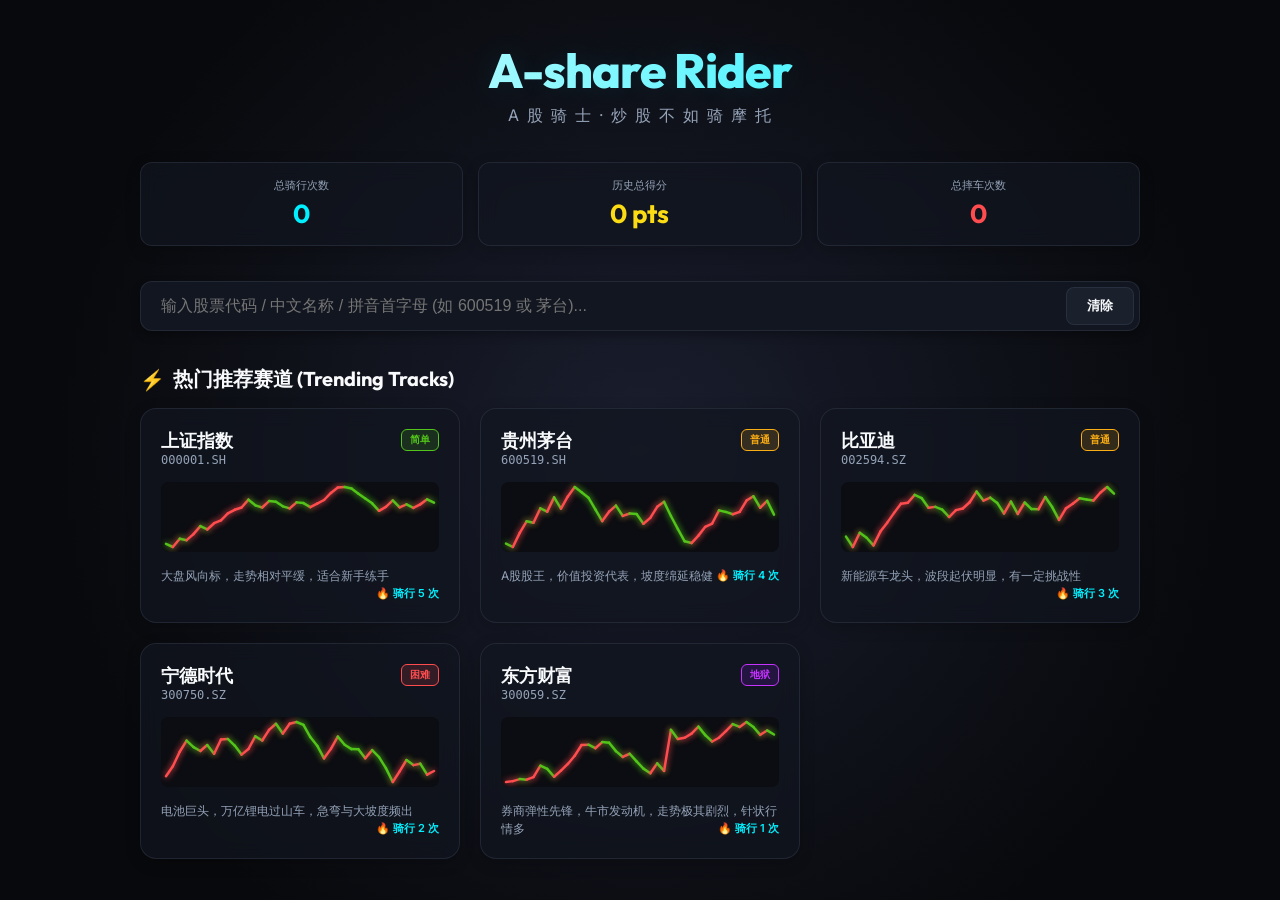
==== commit 346e81d3: "feat: fix HUD layering and canvas rendering color bug, improve dynamic trending sorting, and adjust " ====
--- a/index.html
+++ b/index.html
@@ -116,7 +116,7 @@
                     <div class="option-group">
                         <label class="option-label">赛道平滑降噪 (Smooth - 降低难度)</label>
                         <div class="slider-container">
-                            <input type="range" id="smooth-range-slider" class="smooth-slider" min="1" max="20" value="1">
+                            <input type="range" id="smooth-range-slider" class="smooth-slider" min="0" max="20" value="0" step="5">
                             <span id="smooth-slider-value" class="slider-val">OFF</span>
                         </div>
                     </div>
--- a/style.css
+++ b/style.css
@@ -645,9 +645,13 @@
 }
 
 #game-canvas {
+    position: absolute;
+    top: 0;
+    left: 0;
     width: 100%;
     height: 100%;
     display: block;
+    z-index: 1;
 }
 
 /* HUD 上的浮动控制提示卡片 */
